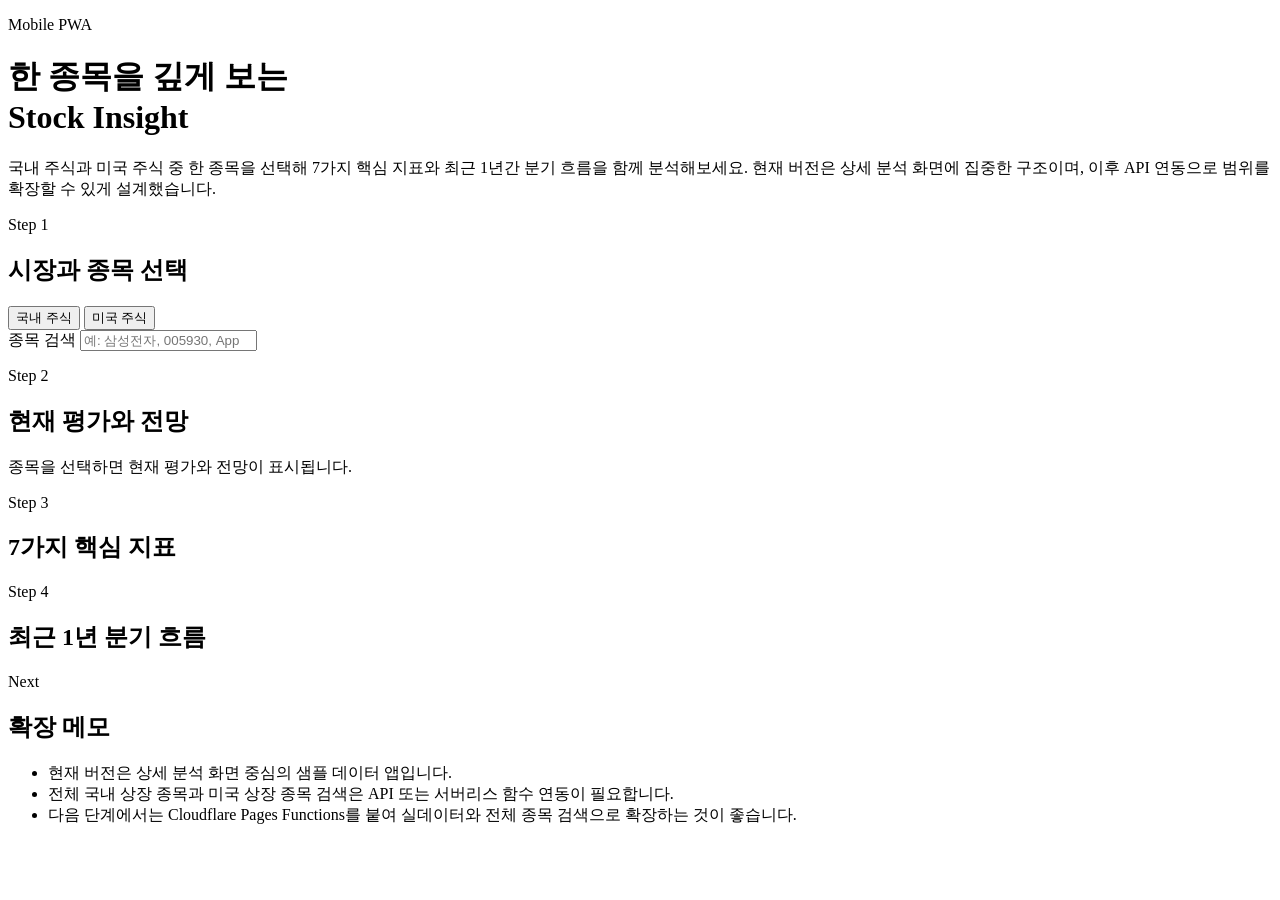
==== index.html @ f4c4a576 "Add frontend app shell" ====
<!doctype html>
<html lang="ko">
  <head>
    <meta charset="UTF-8" />
    <meta name="viewport" content="width=device-width, initial-scale=1.0, viewport-fit=cover" />
    <meta
      name="description"
      content="국내 주식과 미국 주식을 검색하고 7가지 핵심 지표와 최근 1년 분기 흐름을 모바일에서 분석하는 투자 인사이트 PWA"
    />
    <meta name="theme-color" content="#0d2a45" />
    <link rel="manifest" href="./manifest.webmanifest" />
    <link rel="icon" href="./assets/icon.svg" />
    <link rel="apple-touch-icon" href="./assets/icon.svg" />
    <link rel="stylesheet" href="./styles.css" />
    <title>Stock Insight PWA</title>
  </head>
  <body>
    <div class="app-shell">
      <header class="hero">
        <p class="eyebrow">Mobile PWA</p>
        <h1>한 종목을 깊게 보는<br />Stock Insight</h1>
        <p class="hero-copy">
          국내 주식과 미국 주식 중 한 종목을 선택해 7가지 핵심 지표와 최근 1년간 분기
          흐름을 함께 분석해보세요. 현재 버전은 상세 분석 화면에 집중한 구조이며, 이후
          API 연동으로 범위를 확장할 수 있게 설계했습니다.
        </p>
      </header>

      <main class="content">
        <section class="panel controls">
          <div class="section-heading">
            <p class="section-kicker">Step 1</p>
            <h2>시장과 종목 선택</h2>
          </div>

          <div class="market-tabs" id="marketTabs" aria-label="시장 선택">
            <button class="market-tab active" type="button" data-market="KR">국내 주식</button>
            <button class="market-tab" type="button" data-market="US">미국 주식</button>
          </div>

          <label class="field-label" for="stock-search">종목 검색</label>
          <input
            id="stock-search"
            class="search-input"
            type="search"
            placeholder="예: 삼성전자, 005930, Apple, AAPL"
            autocomplete="off"
          />
          <div id="search-results" class="search-results" role="listbox" aria-label="종목 검색 결과"></div>
          <div id="selection-summary" class="selection-summary"></div>
        </section>

        <section class="panel overview">
          <div class="section-heading">
            <p class="section-kicker">Step 2</p>
            <h2>현재 평가와 전망</h2>
          </div>
          <div id="insightSummary" class="compare-summary empty-state">
            종목을 선택하면 현재 평가와 전망이 표시됩니다.
          </div>
        </section>

        <section class="panel analysis">
          <div class="section-heading">
            <p class="section-kicker">Step 3</p>
            <h2>7가지 핵심 지표</h2>
          </div>
          <div id="metricGrid" class="metric-grid"></div>
        </section>

        <section class="panel quarterly">
          <div class="section-heading">
            <p class="section-kicker">Step 4</p>
            <h2>최근 1년 분기 흐름</h2>
          </div>
          <div id="quarterlyTrend" class="quarterly-grid"></div>
        </section>

        <section class="panel notes">
          <div class="section-heading">
            <p class="section-kicker">Next</p>
            <h2>확장 메모</h2>
          </div>
          <ul class="notes-list">
            <li>현재 버전은 상세 분석 화면 중심의 샘플 데이터 앱입니다.</li>
            <li>전체 국내 상장 종목과 미국 상장 종목 검색은 API 또는 서버리스 함수 연동이 필요합니다.</li>
            <li>다음 단계에서는 Cloudflare Pages Functions를 붙여 실데이터와 전체 종목 검색으로 확장하는 것이 좋습니다.</li>
          </ul>
        </section>
      </main>
    </div>

    <script type="module" src="./app.js"></script>
  </body>
</html>
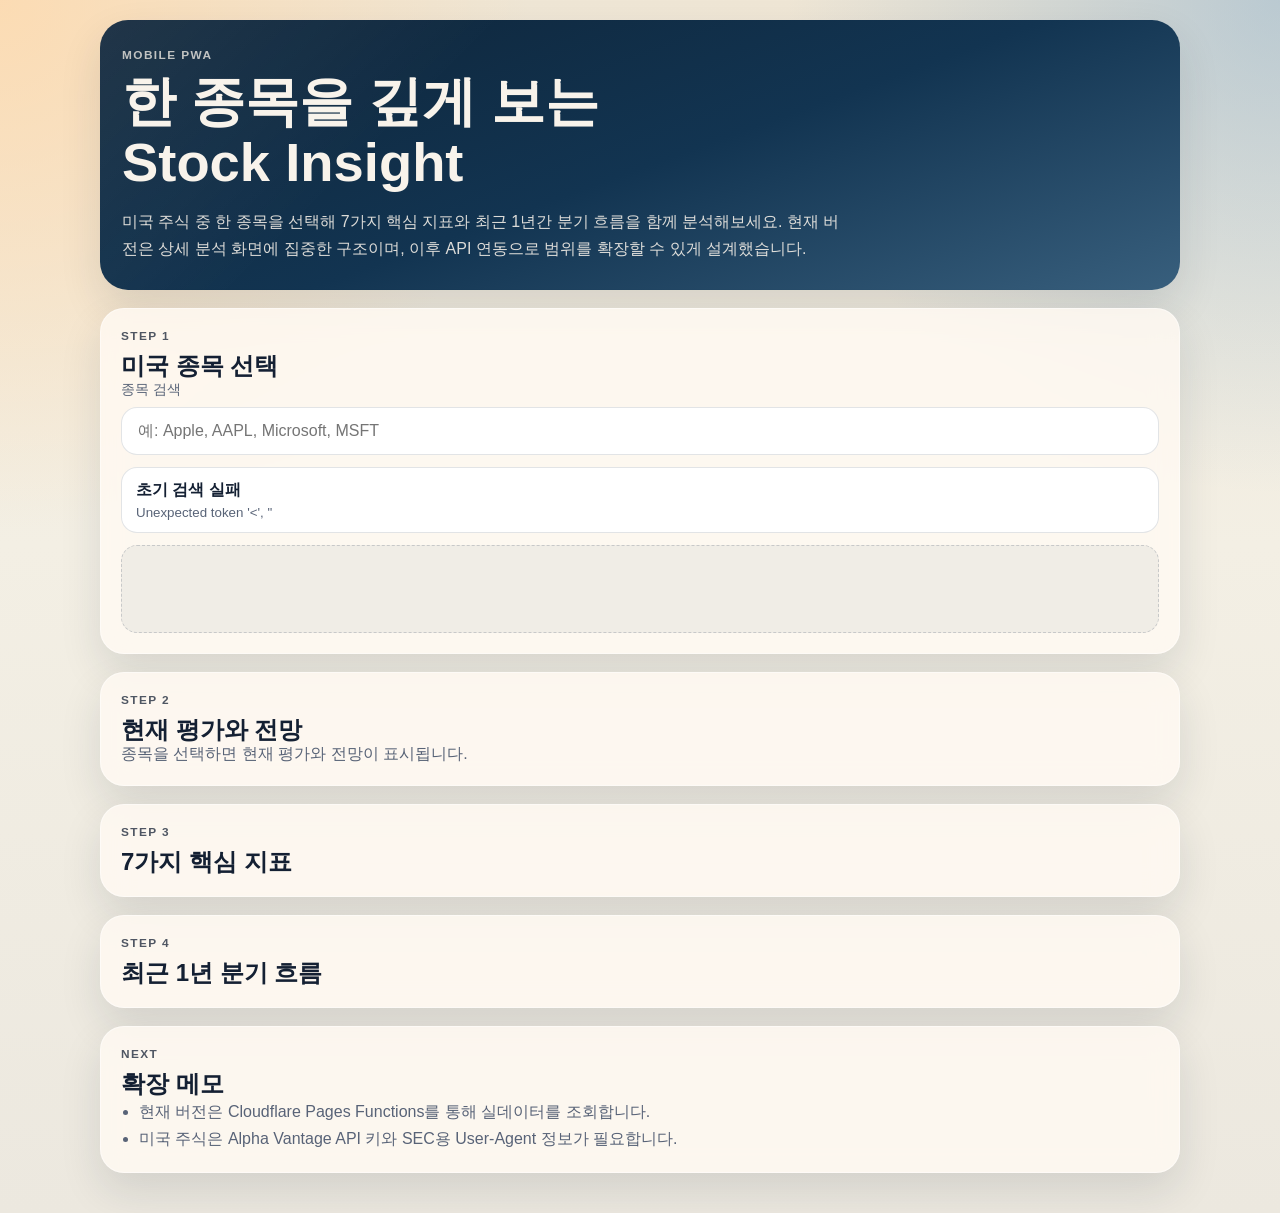
==== commit 104edcda: "Telegram bridge: 브릿지 재시작했어" ====
--- a/index.html
+++ b/index.html
@@ -5,7 +5,7 @@
     <meta name="viewport" content="width=device-width, initial-scale=1.0, viewport-fit=cover" />
     <meta
       name="description"
-      content="국내 주식과 미국 주식을 검색하고 7가지 핵심 지표와 최근 1년 분기 흐름을 모바일에서 분석하는 투자 인사이트 PWA"
+      content="미국 주식을 검색하고 7가지 핵심 지표와 최근 1년 분기 흐름을 모바일에서 분석하는 투자 인사이트 PWA"
     />
     <meta name="theme-color" content="#0d2a45" />
     <link rel="manifest" href="./manifest.webmanifest" />
@@ -20,9 +20,9 @@
         <p class="eyebrow">Mobile PWA</p>
         <h1>한 종목을 깊게 보는<br />Stock Insight</h1>
         <p class="hero-copy">
-          국내 주식과 미국 주식 중 한 종목을 선택해 7가지 핵심 지표와 최근 1년간 분기
-          흐름을 함께 분석해보세요. 현재 버전은 상세 분석 화면에 집중한 구조이며, 이후
-          API 연동으로 범위를 확장할 수 있게 설계했습니다.
+          미국 주식 중 한 종목을 선택해 7가지 핵심 지표와 최근 1년간 분기 흐름을 함께
+          분석해보세요. 현재 버전은 상세 분석 화면에 집중한 구조이며, 이후 API 연동으로
+          범위를 확장할 수 있게 설계했습니다.
         </p>
       </header>
 
@@ -30,12 +30,7 @@
         <section class="panel controls">
           <div class="section-heading">
             <p class="section-kicker">Step 1</p>
-            <h2>시장과 종목 선택</h2>
-          </div>
-
-          <div class="market-tabs" id="marketTabs" aria-label="시장 선택">
-            <button class="market-tab active" type="button" data-market="KR">국내 주식</button>
-            <button class="market-tab" type="button" data-market="US">미국 주식</button>
+            <h2>미국 종목 선택</h2>
           </div>
 
           <label class="field-label" for="stock-search">종목 검색</label>
@@ -43,7 +38,7 @@
             id="stock-search"
             class="search-input"
             type="search"
-            placeholder="예: 삼성전자, 005930, Apple, AAPL"
+            placeholder="예: Apple, AAPL, Microsoft, MSFT"
             autocomplete="off"
           />
           <div id="search-results" class="search-results" role="listbox" aria-label="종목 검색 결과"></div>
@@ -83,8 +78,8 @@
           </div>
           <ul class="notes-list">
             <li>현재 버전은 상세 분석 화면 중심의 샘플 데이터 앱입니다.</li>
-            <li>전체 국내 상장 종목과 미국 상장 종목 검색은 API 또는 서버리스 함수 연동이 필요합니다.</li>
-            <li>다음 단계에서는 Cloudflare Pages Functions를 붙여 실데이터와 전체 종목 검색으로 확장하는 것이 좋습니다.</li>
+            <li>전체 미국 상장 종목 검색은 API 또는 서버리스 함수 연동이 필요합니다.</li>
+            <li>다음 단계에서는 Cloudflare Pages Functions를 붙여 실데이터와 전체 미국 종목 검색으로 확장하는 것이 좋습니다.</li>
           </ul>
         </section>
       </main>
--- a/styles.css
+++ b/styles.css
@@ -0,0 +1,344 @@
+:root {
+  --bg: #f3efe4;
+  --panel: rgba(255, 250, 242, 0.84);
+  --panel-strong: #fffaf2;
+  --ink: #142033;
+  --muted: #586377;
+  --line: rgba(20, 32, 51, 0.12);
+  --brand: #0d2a45;
+  --accent: #b96d2b;
+  --good: #18794e;
+  --warn: #c57a10;
+  --bad: #b42318;
+  --shadow: 0 18px 42px rgba(25, 39, 55, 0.12);
+}
+
+* {
+  box-sizing: border-box;
+}
+
+html,
+body {
+  margin: 0;
+  min-height: 100%;
+  background:
+    radial-gradient(circle at top left, rgba(255, 217, 171, 0.8), transparent 30%),
+    radial-gradient(circle at top right, rgba(122, 167, 205, 0.45), transparent 28%),
+    linear-gradient(180deg, #efe6d5 0%, var(--bg) 45%, #ece8df 100%);
+  color: var(--ink);
+  font-family: "Segoe UI", "Apple SD Gothic Neo", sans-serif;
+}
+
+body {
+  padding: 20px 14px 40px;
+}
+
+.app-shell {
+  max-width: 1080px;
+  margin: 0 auto;
+}
+
+.hero {
+  padding: 28px 22px;
+  border-radius: 28px;
+  color: #f8f3eb;
+  background:
+    linear-gradient(135deg, rgba(255, 255, 255, 0.08), transparent 30%),
+    linear-gradient(160deg, #0e2438 0%, #123451 52%, #385f7d 100%);
+  box-shadow: var(--shadow);
+}
+
+.eyebrow,
+.section-kicker {
+  margin: 0 0 10px;
+  letter-spacing: 0.12em;
+  text-transform: uppercase;
+  font-size: 0.74rem;
+  font-weight: 700;
+  opacity: 0.75;
+}
+
+.hero h1,
+.section-heading h2 {
+  margin: 0;
+  line-height: 1.12;
+}
+
+.hero h1 {
+  font-size: clamp(2rem, 5vw, 3.4rem);
+}
+
+.hero-copy {
+  max-width: 720px;
+  margin: 14px 0 0;
+  line-height: 1.7;
+  color: rgba(248, 243, 235, 0.88);
+}
+
+.content {
+  display: grid;
+  gap: 18px;
+  margin-top: 18px;
+}
+
+.panel {
+  border: 1px solid rgba(255, 255, 255, 0.45);
+  border-radius: 24px;
+  padding: 20px;
+  background: var(--panel);
+  backdrop-filter: blur(14px);
+  box-shadow: var(--shadow);
+}
+
+.market-tabs {
+  display: flex;
+  gap: 10px;
+  margin-bottom: 16px;
+}
+
+.market-tab {
+  border: 1px solid rgba(13, 42, 69, 0.14);
+  background: rgba(255, 255, 255, 0.74);
+  color: var(--brand);
+  border-radius: 999px;
+  padding: 11px 16px;
+  font-weight: 700;
+  cursor: pointer;
+}
+
+.market-tab.active {
+  background: var(--brand);
+  color: #fffaf2;
+}
+
+.field-label {
+  display: block;
+  margin-bottom: 8px;
+  font-size: 0.88rem;
+  color: var(--muted);
+}
+
+.search-input {
+  width: 100%;
+  border: 1px solid rgba(20, 32, 51, 0.12);
+  border-radius: 16px;
+  padding: 14px 16px;
+  background: #ffffff;
+  font-size: 1rem;
+}
+
+.search-input:focus {
+  outline: 2px solid rgba(29, 79, 114, 0.22);
+  border-color: rgba(29, 79, 114, 0.35);
+}
+
+.search-results {
+  display: grid;
+  gap: 8px;
+  margin-top: 12px;
+}
+
+.search-result {
+  width: 100%;
+  text-align: left;
+  border: 1px solid var(--line);
+  border-radius: 16px;
+  padding: 12px 14px;
+  background: #fff;
+  cursor: pointer;
+}
+
+.search-result small,
+.selection-summary small {
+  display: block;
+  margin-top: 4px;
+  color: var(--muted);
+}
+
+.selection-summary {
+  min-height: 88px;
+  margin-top: 12px;
+  padding: 14px;
+  border-radius: 16px;
+  background: rgba(13, 42, 69, 0.05);
+  border: 1px dashed rgba(13, 42, 69, 0.18);
+}
+
+.compare-summary {
+  display: grid;
+  gap: 14px;
+}
+
+.summary-card {
+  padding: 16px;
+  border-radius: 18px;
+  background: var(--panel-strong);
+  border: 1px solid var(--line);
+}
+
+.summary-card h3 {
+  margin: 0 0 8px;
+}
+
+.summary-card p {
+  margin: 0;
+  line-height: 1.6;
+  color: var(--muted);
+}
+
+.loading-card,
+.error-card {
+  padding: 18px;
+  border-radius: 18px;
+  background: var(--panel-strong);
+  border: 1px solid var(--line);
+  color: var(--muted);
+}
+
+.error-card {
+  color: var(--bad);
+  background: rgba(180, 35, 24, 0.08);
+}
+
+.outlook-card.good {
+  background: rgba(24, 121, 78, 0.08);
+}
+
+.outlook-card.warn {
+  background: rgba(197, 122, 16, 0.1);
+}
+
+.outlook-card.bad {
+  background: rgba(180, 35, 24, 0.08);
+}
+
+.metric-grid,
+.quarterly-grid {
+  display: grid;
+  gap: 14px;
+  grid-template-columns: repeat(2, minmax(0, 1fr));
+}
+
+.metric-card,
+.quarter-card {
+  display: grid;
+  gap: 14px;
+  padding: 18px;
+  border-radius: 20px;
+  background: var(--panel-strong);
+  border: 1px solid var(--line);
+}
+
+.metric-card h3,
+.metric-card p,
+.metric-card dl,
+.quarter-card h3,
+.quarter-card dl {
+  margin: 0;
+}
+
+.metric-topline,
+.quarter-head,
+.pair {
+  display: flex;
+  align-items: center;
+  justify-content: space-between;
+  gap: 10px;
+}
+
+.metric-tag {
+  padding: 7px 10px;
+  border-radius: 999px;
+  font-size: 0.78rem;
+  font-weight: 700;
+}
+
+.tag-value {
+  background: rgba(13, 42, 69, 0.08);
+  color: var(--brand);
+}
+
+.tag-muted {
+  background: rgba(185, 109, 43, 0.12);
+  color: #935111;
+}
+
+.metric-card dl,
+.quarter-list {
+  display: grid;
+  gap: 8px;
+}
+
+.metric-card dt,
+.quarter-list dt {
+  color: var(--muted);
+}
+
+.metric-card dd,
+.quarter-list dd {
+  margin: 0;
+  font-weight: 700;
+}
+
+.insight {
+  padding: 12px 14px;
+  border-radius: 14px;
+  font-size: 0.95rem;
+  line-height: 1.55;
+}
+
+.insight.good {
+  background: rgba(24, 121, 78, 0.1);
+  color: var(--good);
+}
+
+.insight.warn {
+  background: rgba(197, 122, 16, 0.12);
+  color: var(--warn);
+}
+
+.insight.bad {
+  background: rgba(180, 35, 24, 0.1);
+  color: var(--bad);
+}
+
+.notes-list {
+  margin: 0;
+  padding-left: 18px;
+  color: var(--muted);
+  line-height: 1.7;
+}
+
+.source-list {
+  margin: 0;
+  padding-left: 18px;
+  line-height: 1.7;
+}
+
+.source-list a {
+  color: var(--brand);
+}
+
+.empty-state {
+  color: var(--muted);
+}
+
+code {
+  font-family: Consolas, monospace;
+  font-size: 0.92em;
+}
+
+@media (max-width: 820px) {
+  .metric-grid,
+  .quarterly-grid {
+    grid-template-columns: 1fr;
+  }
+
+  .hero {
+    padding: 24px 18px;
+  }
+
+  .panel {
+    padding: 18px 16px;
+  }
+}
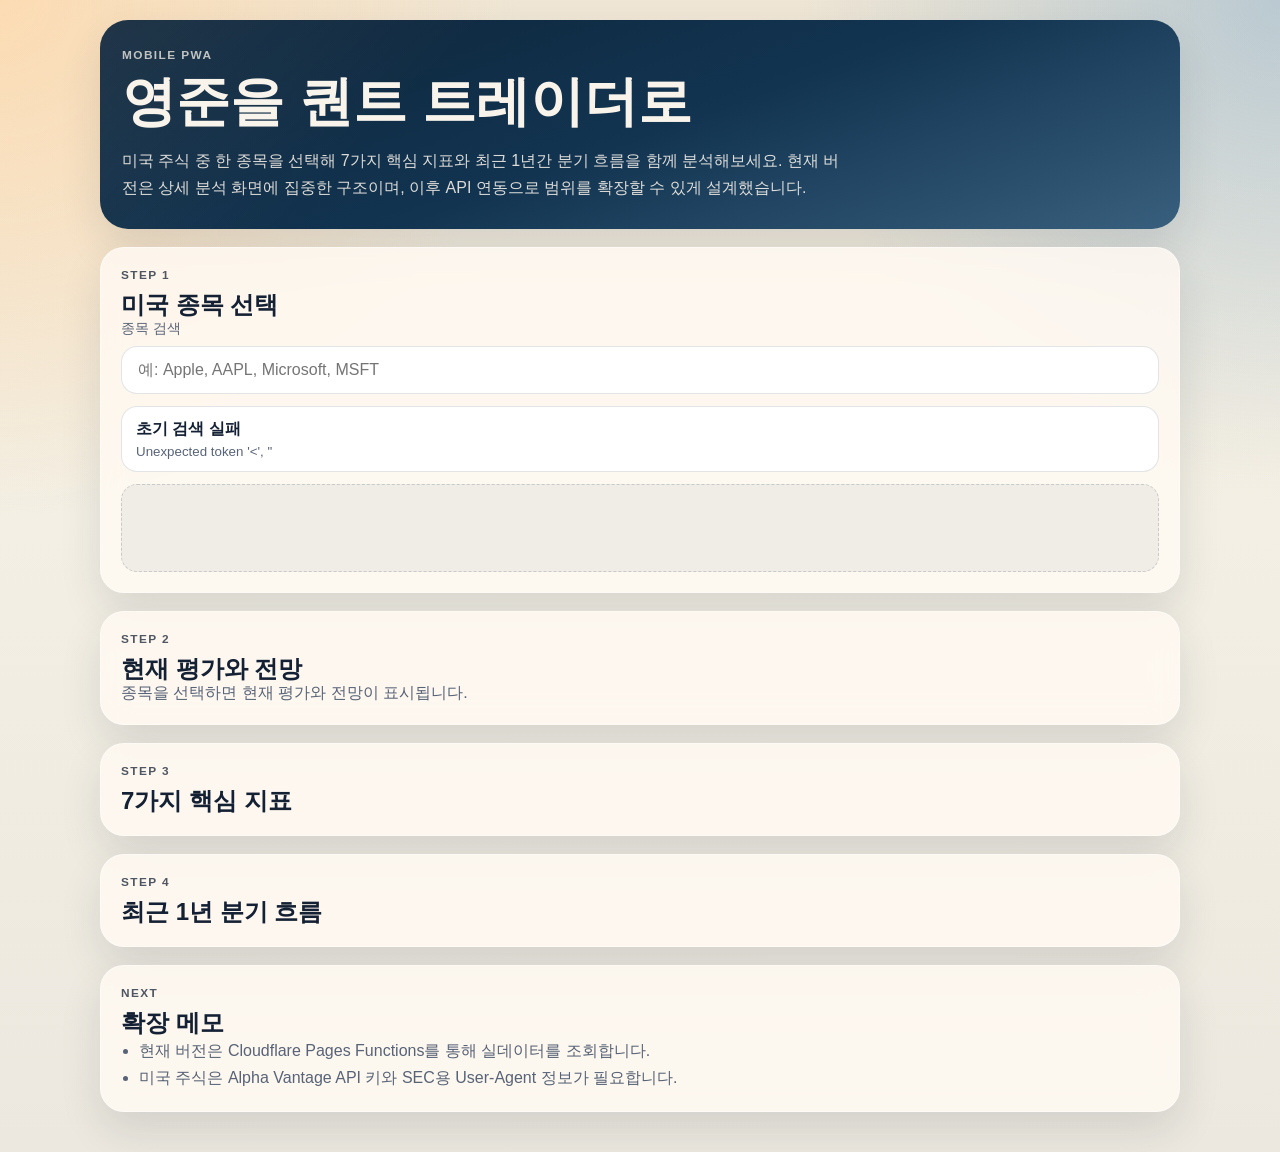
==== commit d88d5264: "Telegram bridge: 웹앱 맨위 제목을 “영준을 퀀트 트레이더로” 로 변경해주고 밑에 뉴스들은 한글로 번역해서 요약해달라니까 안변했어 아직" ====
--- a/index.html
+++ b/index.html
@@ -12,13 +12,13 @@
     <link rel="icon" href="./assets/icon.svg" />
     <link rel="apple-touch-icon" href="./assets/icon.svg" />
     <link rel="stylesheet" href="./styles.css" />
-    <title>Stock Insight PWA</title>
+    <title>영준을 퀀트 트레이더로</title>
   </head>
   <body>
     <div class="app-shell">
       <header class="hero">
         <p class="eyebrow">Mobile PWA</p>
-        <h1>한 종목을 깊게 보는<br />Stock Insight</h1>
+        <h1>영준을 퀀트 트레이더로</h1>
         <p class="hero-copy">
           미국 주식 중 한 종목을 선택해 7가지 핵심 지표와 최근 1년간 분기 흐름을 함께
           분석해보세요. 현재 버전은 상세 분석 화면에 집중한 구조이며, 이후 API 연동으로
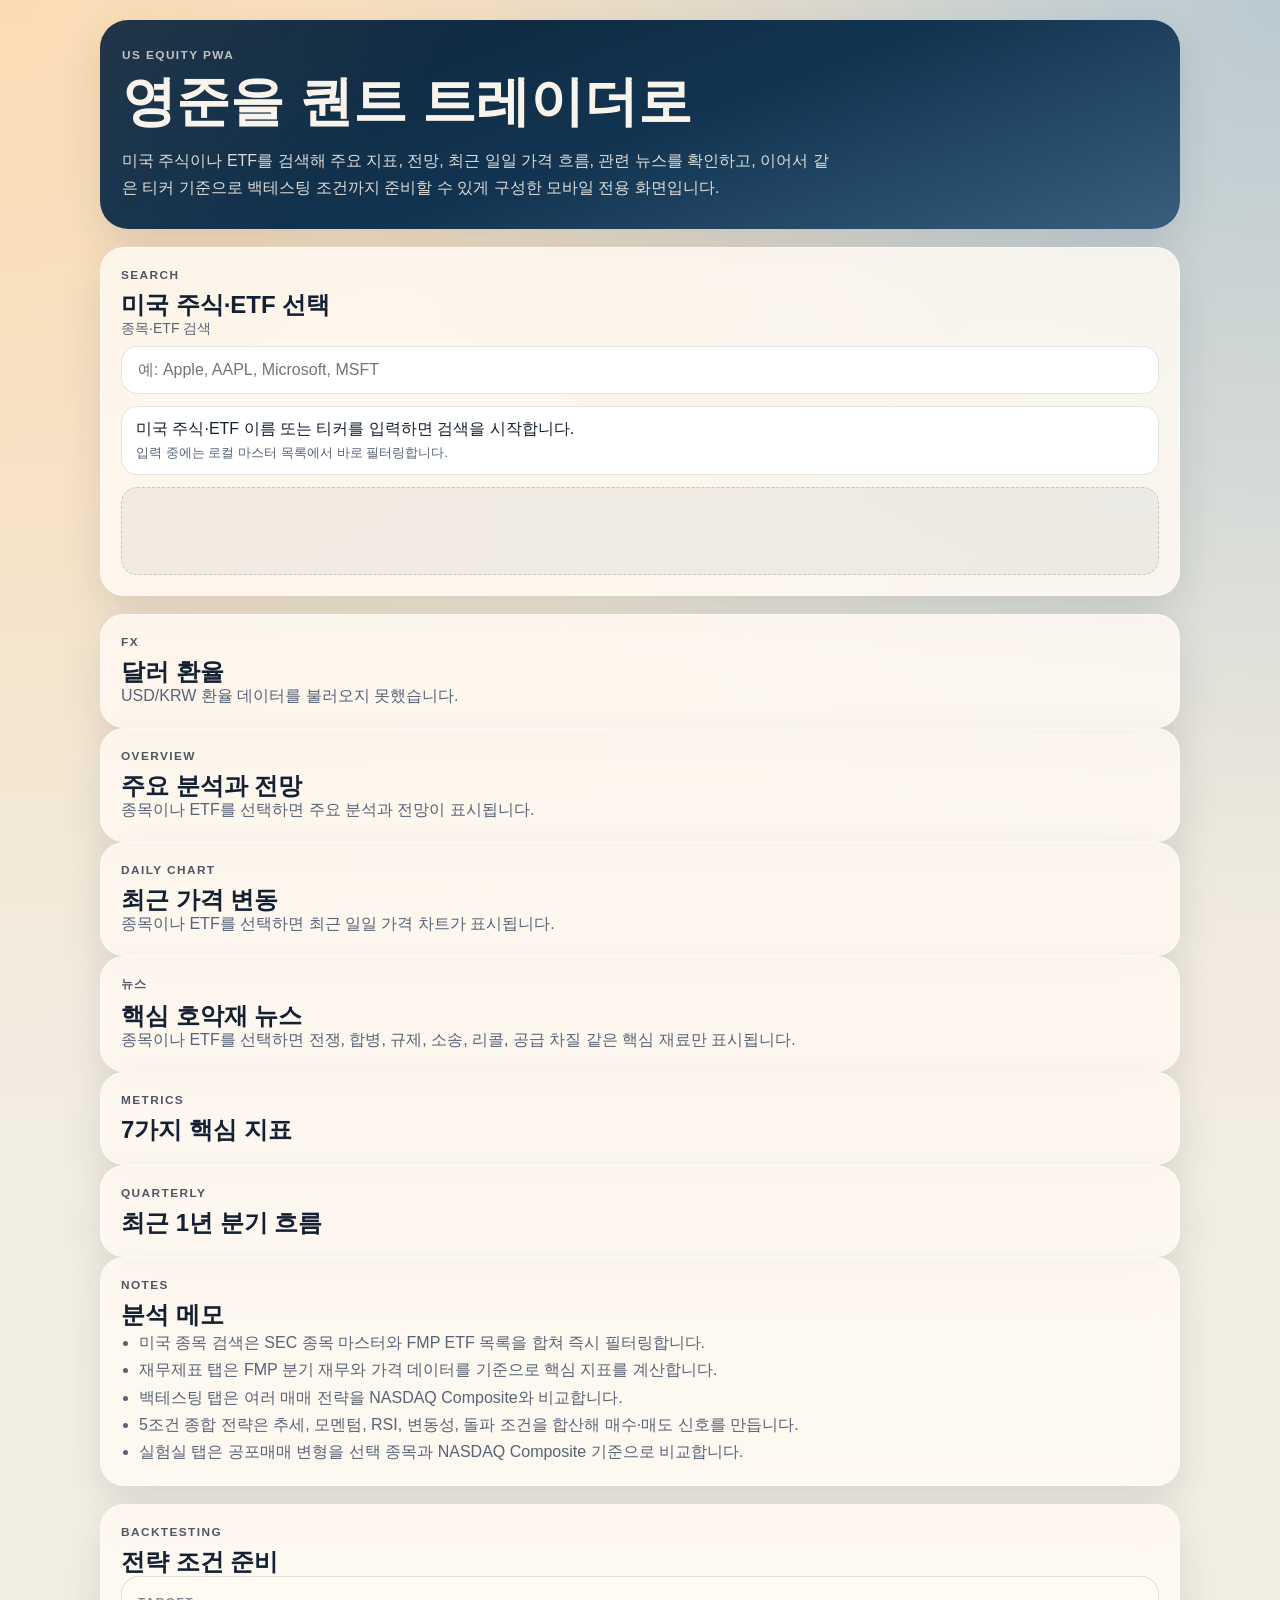
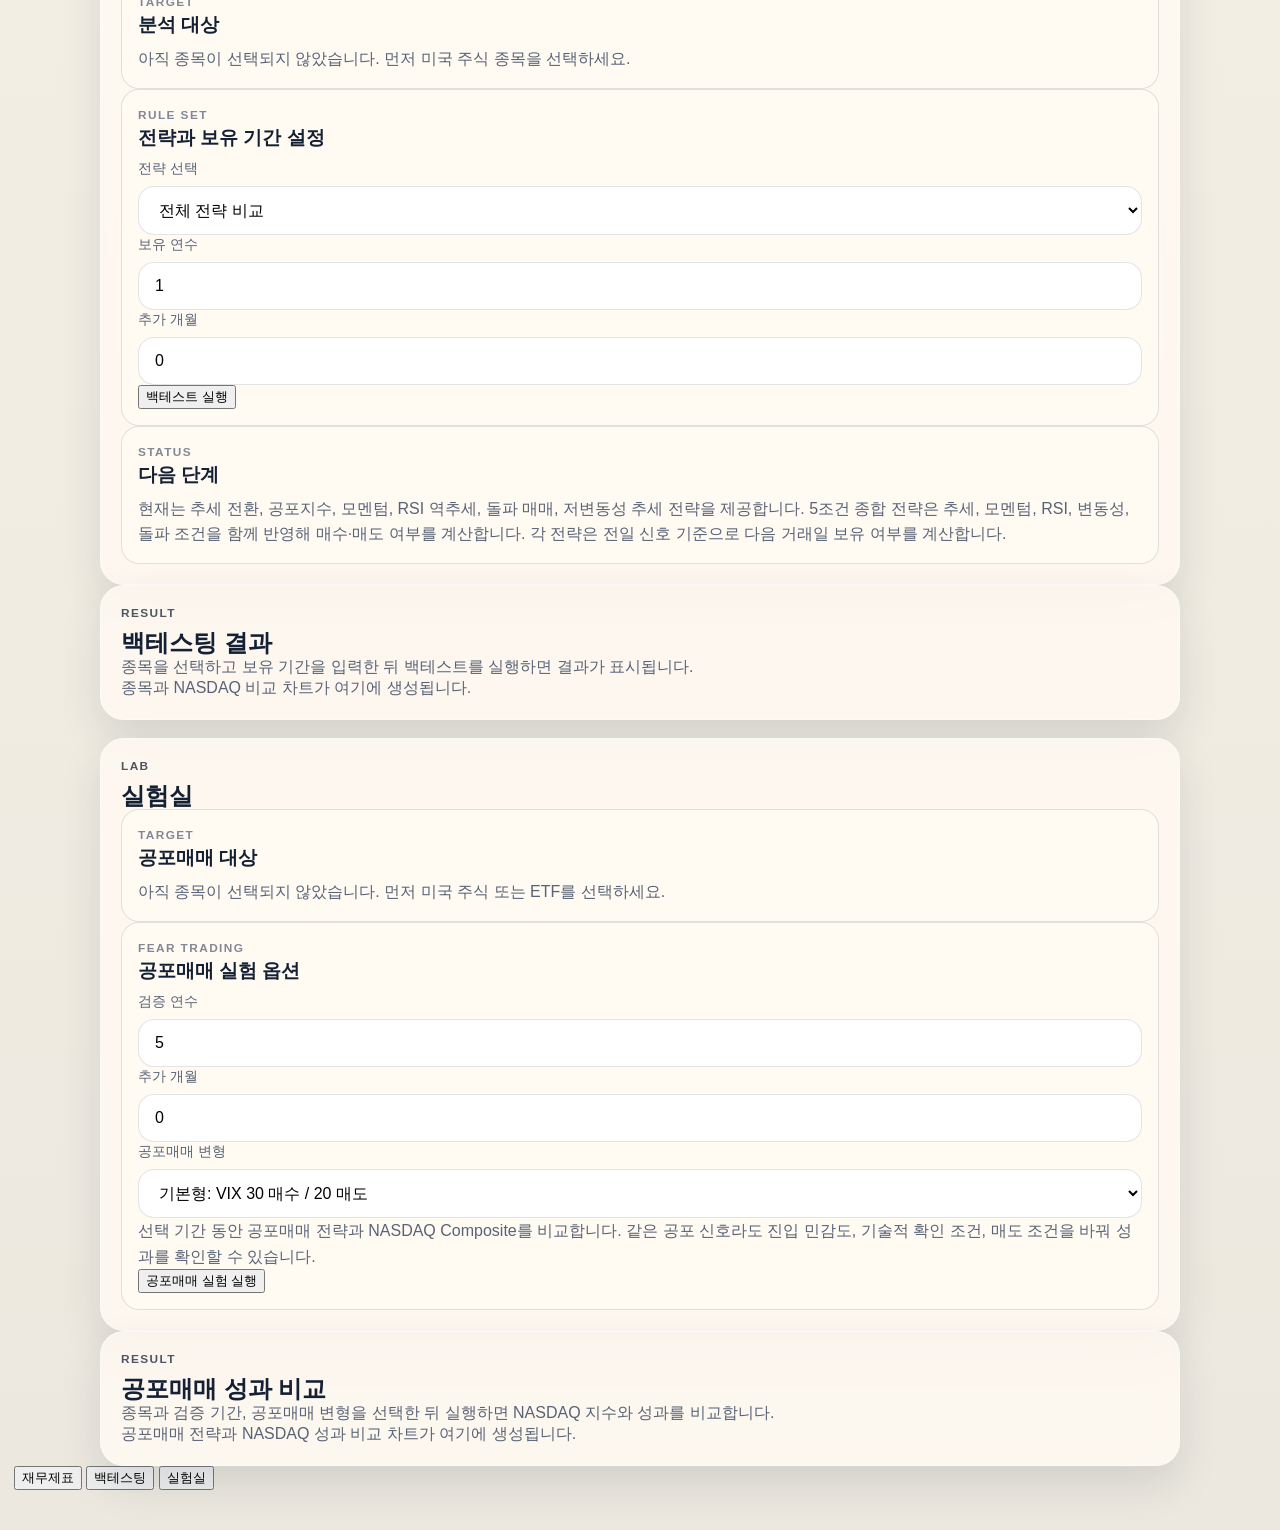
==== commit f05cd8f5: "Telegram bridge: 너가 말한 5가지 의견을 고려해서 매수매도 조건을 만들고 백테스팅 프로그램을 만들어줘" ====
--- a/index.html
+++ b/index.html
@@ -5,7 +5,7 @@
     <meta name="viewport" content="width=device-width, initial-scale=1.0, viewport-fit=cover" />
     <meta
       name="description"
-      content="미국 주식을 검색하고 7가지 핵심 지표와 최근 1년 분기 흐름을 모바일에서 분석하는 투자 인사이트 PWA"
+      content="미국 주식을 검색하고 7가지 핵심 지표와 최근 1년 분기 흐름, 백테스팅 준비 화면을 모바일에서 확인하는 투자 인사이트 PWA"
     />
     <meta name="theme-color" content="#0d2a45" />
     <link rel="manifest" href="./manifest.webmanifest" />
@@ -17,73 +17,251 @@
   <body>
     <div class="app-shell">
       <header class="hero">
-        <p class="eyebrow">Mobile PWA</p>
+        <p class="eyebrow">US Equity PWA</p>
         <h1>영준을 퀀트 트레이더로</h1>
         <p class="hero-copy">
-          미국 주식 중 한 종목을 선택해 7가지 핵심 지표와 최근 1년간 분기 흐름을 함께
-          분석해보세요. 현재 버전은 상세 분석 화면에 집중한 구조이며, 이후 API 연동으로
-          범위를 확장할 수 있게 설계했습니다.
+          미국 주식이나 ETF를 검색해 주요 지표, 전망, 최근 일일 가격 흐름, 관련 뉴스를 확인하고,
+          이어서 같은 티커 기준으로 백테스팅 조건까지 준비할 수 있게 구성한 모바일 전용 화면입니다.
         </p>
       </header>
 
       <main class="content">
         <section class="panel controls">
           <div class="section-heading">
-            <p class="section-kicker">Step 1</p>
-            <h2>미국 종목 선택</h2>
+            <p class="section-kicker">Search</p>
+            <h2>미국 주식·ETF 선택</h2>
           </div>
 
-          <label class="field-label" for="stock-search">종목 검색</label>
-          <input
-            id="stock-search"
-            class="search-input"
-            type="search"
-            placeholder="예: Apple, AAPL, Microsoft, MSFT"
-            autocomplete="off"
-          />
+          <label class="field-label" for="stock-search">종목·ETF 검색</label>
+          <div class="search-input-wrap">
+            <input
+              id="stock-search"
+              class="search-input has-inline-clear"
+              type="text"
+              inputmode="search"
+              enterkeyhint="search"
+              placeholder="예: Apple, AAPL, Microsoft, MSFT"
+              autocomplete="off"
+            />
+            <button id="clear-search" class="search-clear-button" type="button" aria-label="검색어 지우기" hidden>
+              ×
+            </button>
+          </div>
           <div id="search-results" class="search-results" role="listbox" aria-label="종목 검색 결과"></div>
           <div id="selection-summary" class="selection-summary"></div>
         </section>
 
-        <section class="panel overview">
-          <div class="section-heading">
-            <p class="section-kicker">Step 2</p>
-            <h2>현재 평가와 전망</h2>
-          </div>
-          <div id="insightSummary" class="compare-summary empty-state">
-            종목을 선택하면 현재 평가와 전망이 표시됩니다.
-          </div>
-        </section>
-
-        <section class="panel analysis">
-          <div class="section-heading">
-            <p class="section-kicker">Step 3</p>
-            <h2>7가지 핵심 지표</h2>
-          </div>
-          <div id="metricGrid" class="metric-grid"></div>
-        </section>
-
-        <section class="panel quarterly">
-          <div class="section-heading">
-            <p class="section-kicker">Step 4</p>
-            <h2>최근 1년 분기 흐름</h2>
-          </div>
-          <div id="quarterlyTrend" class="quarterly-grid"></div>
-        </section>
-
-        <section class="panel notes">
-          <div class="section-heading">
-            <p class="section-kicker">Next</p>
-            <h2>확장 메모</h2>
-          </div>
-          <ul class="notes-list">
-            <li>현재 버전은 상세 분석 화면 중심의 샘플 데이터 앱입니다.</li>
-            <li>전체 미국 상장 종목 검색은 API 또는 서버리스 함수 연동이 필요합니다.</li>
-            <li>다음 단계에서는 Cloudflare Pages Functions를 붙여 실데이터와 전체 미국 종목 검색으로 확장하는 것이 좋습니다.</li>
-          </ul>
+        <section id="tab-fundamentals" class="tab-screen active" data-screen="fundamentals">
+          <section class="panel fx-panel">
+            <div class="section-heading">
+              <p class="section-kicker">FX</p>
+              <h2>달러 환율</h2>
+            </div>
+            <div id="fxBanner" class="fx-banner empty-state">
+              종목을 선택하면 USD/KRW 환율과 기준 시각이 표시됩니다.
+            </div>
+          </section>
+
+          <section class="panel overview">
+            <div class="section-heading">
+              <p class="section-kicker">Overview</p>
+              <h2>주요 분석과 전망</h2>
+            </div>
+            <div id="insightSummary" class="compare-summary empty-state">
+              종목이나 ETF를 선택하면 주요 분석과 전망이 표시됩니다.
+            </div>
+          </section>
+
+          <section class="panel price-panel">
+            <div class="section-heading">
+              <p class="section-kicker">Daily Chart</p>
+              <h2>최근 가격 변동</h2>
+            </div>
+            <div id="priceChart" class="chart-card empty-state">
+              종목이나 ETF를 선택하면 최근 일일 가격 차트가 표시됩니다.
+            </div>
+          </section>
+
+          <section class="panel news-panel">
+            <div class="section-heading">
+              <p class="section-kicker">뉴스</p>
+              <h2>핵심 호악재 뉴스</h2>
+            </div>
+            <div id="newsList" class="news-list empty-state">
+              종목이나 ETF를 선택하면 전쟁, 합병, 규제, 소송, 리콜, 공급 차질 같은 핵심 재료만 표시됩니다.
+            </div>
+          </section>
+
+          <section class="panel analysis">
+            <div class="section-heading">
+              <p class="section-kicker">Metrics</p>
+              <h2>7가지 핵심 지표</h2>
+            </div>
+            <div id="metricGrid" class="metric-grid"></div>
+          </section>
+
+          <section class="panel quarterly">
+            <div class="section-heading">
+              <p class="section-kicker">Quarterly</p>
+              <h2>최근 1년 분기 흐름</h2>
+            </div>
+            <div id="quarterlyTrend" class="quarterly-grid"></div>
+          </section>
+
+          <section class="panel notes">
+            <div class="section-heading">
+              <p class="section-kicker">Notes</p>
+              <h2>분석 메모</h2>
+            </div>
+            <ul class="notes-list"></ul>
+          </section>
+        </section>
+
+        <section id="tab-backtest" class="tab-screen" data-screen="backtest">
+          <section class="panel backtest-panel">
+            <div class="section-heading">
+              <p class="section-kicker">Backtesting</p>
+              <h2>전략 조건 준비</h2>
+            </div>
+            <div class="backtest-grid">
+              <article class="summary-card">
+                <p class="section-kicker">Target</p>
+                <h3>분석 대상</h3>
+                <p id="backtestTarget">아직 종목이 선택되지 않았습니다. 먼저 미국 주식 종목을 선택하세요.</p>
+              </article>
+              <article class="summary-card">
+                <p class="section-kicker">Rule Set</p>
+                <h3>전략과 보유 기간 설정</h3>
+                <div class="backtest-fields">
+                  <div>
+                    <label class="field-label" for="strategy-select">전략 선택</label>
+                    <select id="strategy-select" class="search-input">
+                      <option value="all">전체 전략 비교</option>
+                      <option value="trend">추세 전환</option>
+                      <option value="vix">공포지수</option>
+                      <option value="momentum">모멘텀</option>
+                      <option value="rsi">RSI 역추세</option>
+                      <option value="breakout">돌파 매매</option>
+                      <option value="lowvol">저변동성 추세</option>
+                      <option value="five_signal">5조건 종합 전략</option>
+                    </select>
+                  </div>
+                  <div class="duration-grid">
+                    <div>
+                      <label class="field-label" for="holding-years">보유 연수</label>
+                      <input id="holding-years" class="search-input" type="number" min="0" max="20" value="1" />
+                    </div>
+                    <div>
+                      <label class="field-label" for="holding-months">추가 개월</label>
+                      <input id="holding-months" class="search-input" type="number" min="0" max="11" value="0" />
+                    </div>
+                  </div>
+                  <button id="run-backtest" class="primary-action" type="button">백테스트 실행</button>
+                </div>
+              </article>
+              <article class="summary-card">
+                <p class="section-kicker">Status</p>
+                <h3>다음 단계</h3>
+                <p>
+                  현재는 추세 전환, 공포지수, 모멘텀, RSI 역추세, 돌파 매매, 저변동성 추세 전략을 제공합니다.
+                  5조건 종합 전략은 추세, 모멘텀, RSI, 변동성, 돌파 조건을 함께 반영해 매수·매도 여부를 계산합니다.
+                  각 전략은 전일 신호 기준으로 다음 거래일 보유 여부를 계산합니다.
+                </p>
+              </article>
+            </div>
+          </section>
+
+          <section class="panel backtest-results">
+            <div class="section-heading">
+              <p class="section-kicker">Result</p>
+              <h2>백테스팅 결과</h2>
+            </div>
+            <div id="backtestSummary" class="compare-summary empty-state">
+              종목을 선택하고 보유 기간을 입력한 뒤 백테스트를 실행하면 결과가 표시됩니다.
+            </div>
+            <div id="backtestChart" class="chart-card empty-state">
+              종목과 NASDAQ 비교 차트가 여기에 생성됩니다.
+            </div>
+            <ul id="backtestNotes" class="notes-list"></ul>
+          </section>
+        </section>
+
+        <section id="tab-lab" class="tab-screen" data-screen="lab">
+          <section class="panel backtest-panel">
+            <div class="section-heading">
+              <p class="section-kicker">Lab</p>
+              <h2>실험실</h2>
+            </div>
+            <div class="backtest-grid">
+              <article class="summary-card">
+                <p class="section-kicker">Target</p>
+                <h3>공포매매 대상</h3>
+                <p id="labTarget">아직 종목이 선택되지 않았습니다. 먼저 미국 주식 또는 ETF를 선택하세요.</p>
+              </article>
+              <article class="summary-card">
+                <p class="section-kicker">Fear Trading</p>
+                <h3>공포매매 실험 옵션</h3>
+                <div class="backtest-fields">
+                  <div class="duration-grid">
+                    <div>
+                      <label class="field-label" for="lab-years">검증 연수</label>
+                      <input id="lab-years" class="search-input" type="number" min="0" max="40" value="5" />
+                    </div>
+                    <div>
+                      <label class="field-label" for="lab-months">추가 개월</label>
+                      <input id="lab-months" class="search-input" type="number" min="0" max="11" value="0" />
+                    </div>
+                  </div>
+                  <div>
+                    <label class="field-label" for="lab-fear-strategy">공포매매 변형</label>
+                    <select id="lab-fear-strategy" class="search-input">
+                      <option value="vix">기본형: VIX 30 매수 / 20 매도</option>
+                      <option value="vix_early">조기진입: VIX 25 매수 / 18 매도</option>
+                      <option value="vix_deep">극단 공포: VIX 35 매수 / 22 매도</option>
+                      <option value="vix_recovery">회복형: VIX 급등 후 진정 구간 매수</option>
+                      <option value="vix_trend">추세 필터: VIX 공포 + 200일선 상회</option>
+                      <option value="vix_oversold">과매도 반등: VIX 공포 + RSI 35 이하</option>
+                      <option value="vix_drawdown">낙폭 매수: VIX 공포 + 63일 고점 대비 -10%</option>
+                      <option value="vix_cooldown">진정 확인: VIX 패닉 후 20일선 회복</option>
+                    </select>
+                  </div>
+                  <p>
+                    선택 기간 동안 공포매매 전략과 NASDAQ Composite를 비교합니다. 같은 공포 신호라도 진입 민감도, 기술적 확인 조건, 매도 조건을 바꿔 성과를 확인할 수 있습니다.
+                  </p>
+                  <button id="run-lab-fear" class="primary-action secondary-action" type="button">공포매매 실험 실행</button>
+                </div>
+              </article>
+            </div>
+          </section>
+
+          <section class="panel backtest-results">
+            <div class="section-heading">
+              <p class="section-kicker">Result</p>
+              <h2>공포매매 성과 비교</h2>
+            </div>
+            <div id="labSummary" class="compare-summary empty-state">
+              종목과 검증 기간, 공포매매 변형을 선택한 뒤 실행하면 NASDAQ 지수와 성과를 비교합니다.
+            </div>
+            <div id="labChart" class="chart-card empty-state">
+              공포매매 전략과 NASDAQ 성과 비교 차트가 여기에 생성됩니다.
+            </div>
+            <ul id="labNotes" class="notes-list"></ul>
+          </section>
         </section>
       </main>
     </div>
+
+    <nav class="bottom-nav" aria-label="하단 탭 메뉴">
+      <button class="bottom-tab active" type="button" data-tab="fundamentals">
+        <span class="bottom-tab-label">재무제표</span>
+      </button>
+      <button class="bottom-tab" type="button" data-tab="backtest">
+        <span class="bottom-tab-label">백테스팅</span>
+      </button>
+      <button class="bottom-tab" type="button" data-tab="lab">
+        <span class="bottom-tab-label">실험실</span>
+      </button>
+    </nav>
 
     <script type="module" src="./app.js"></script>
   </body>
